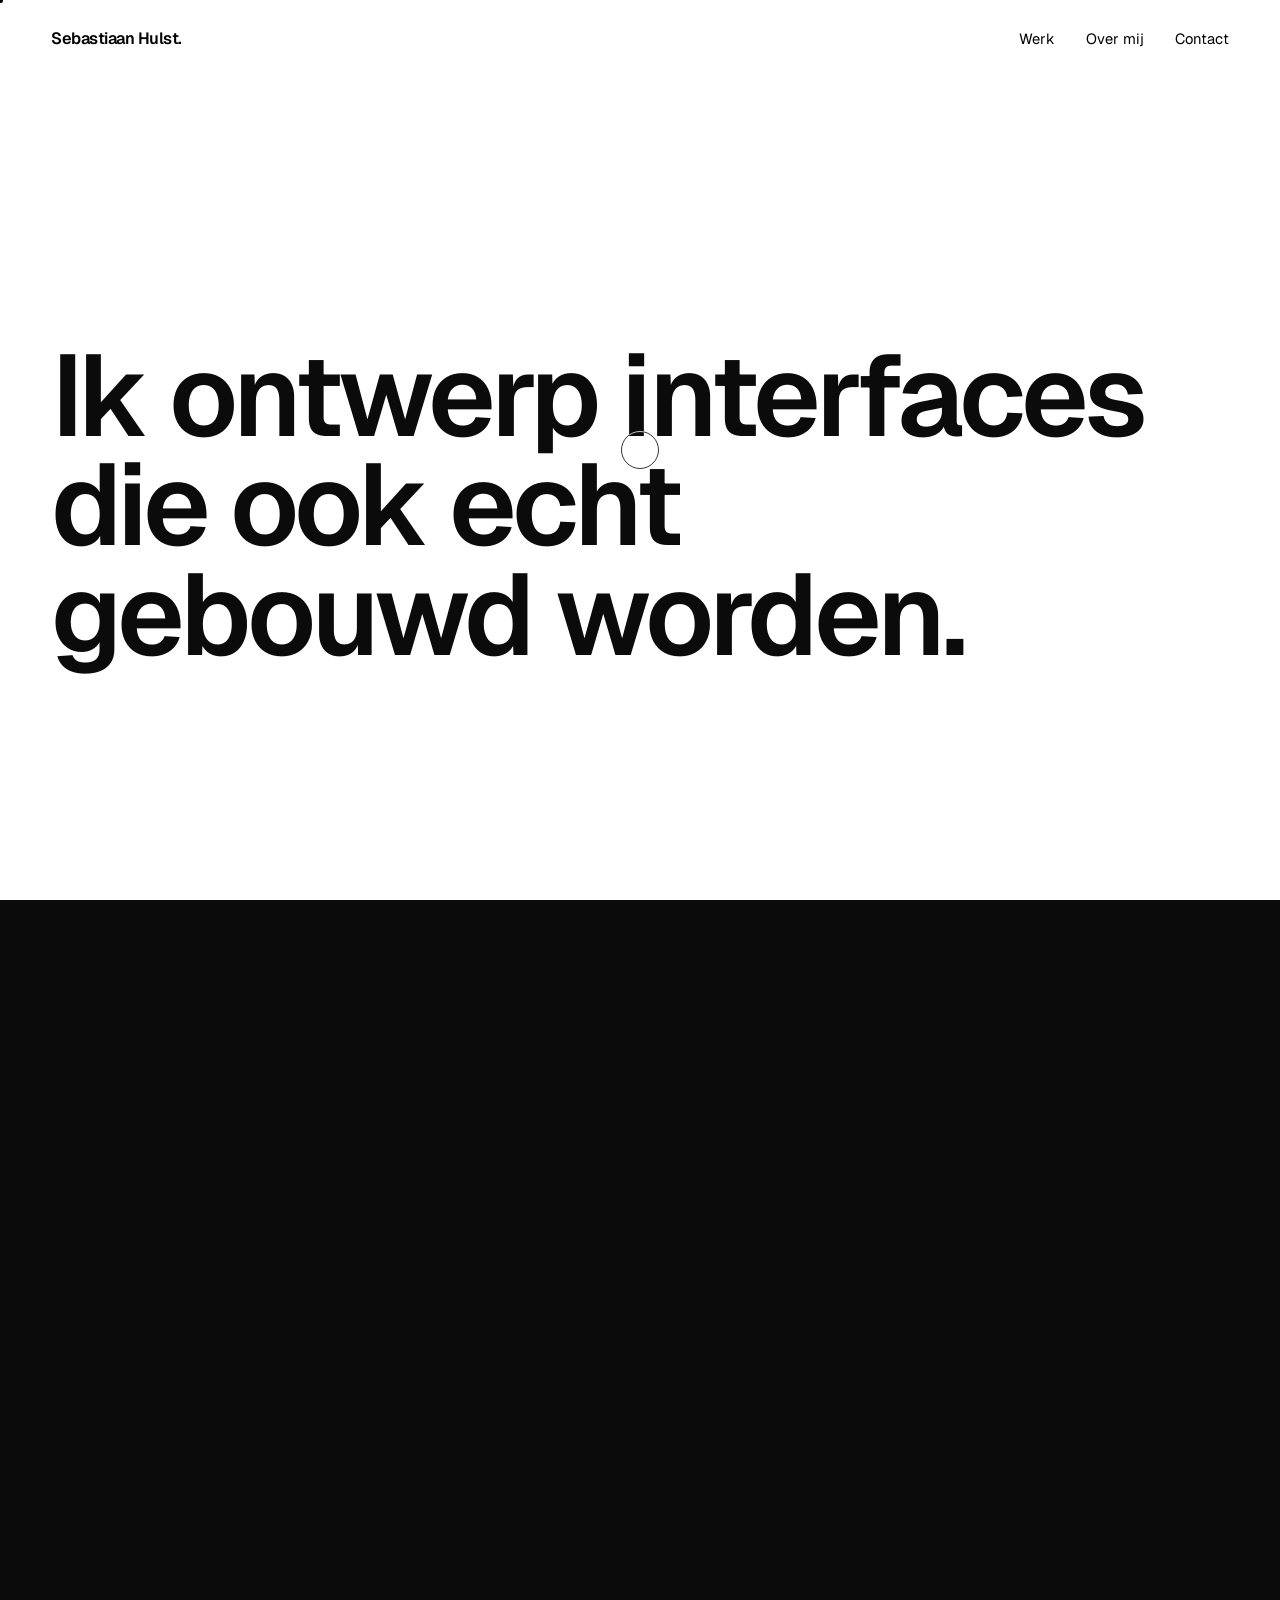
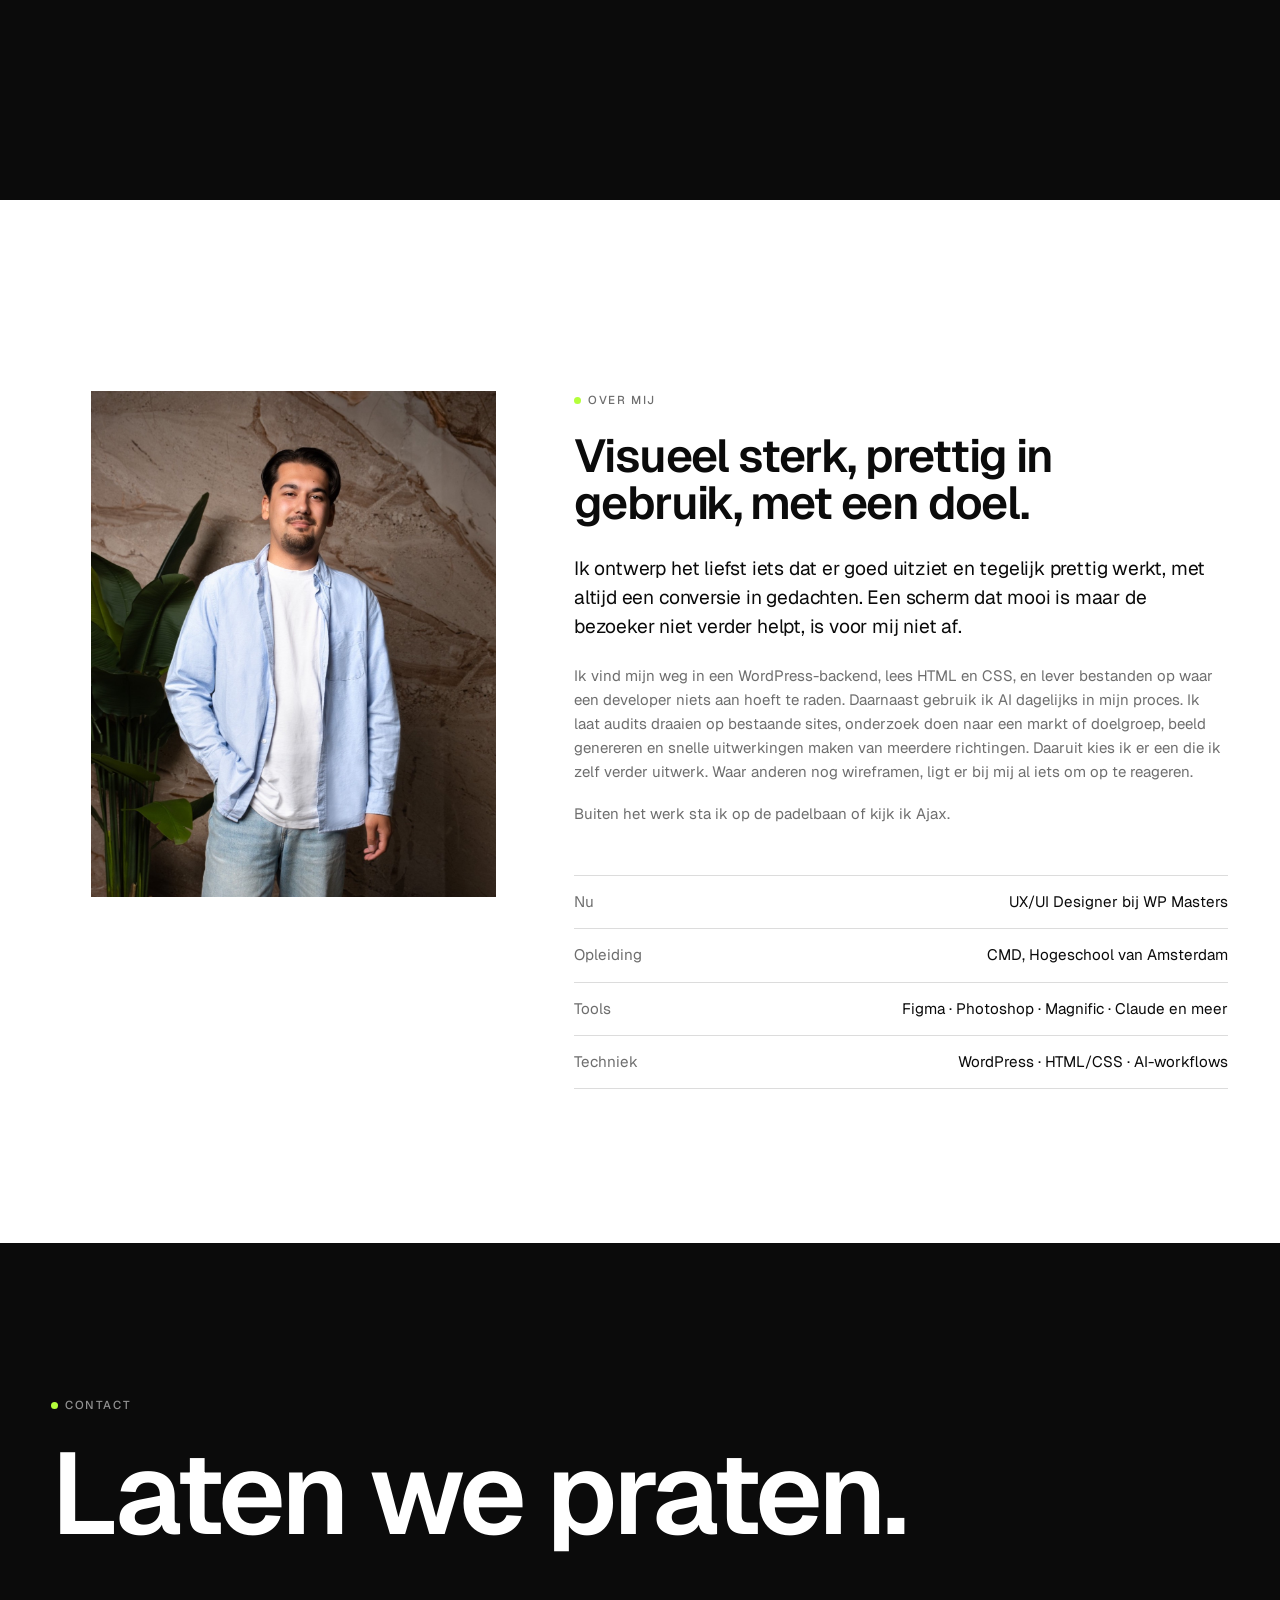
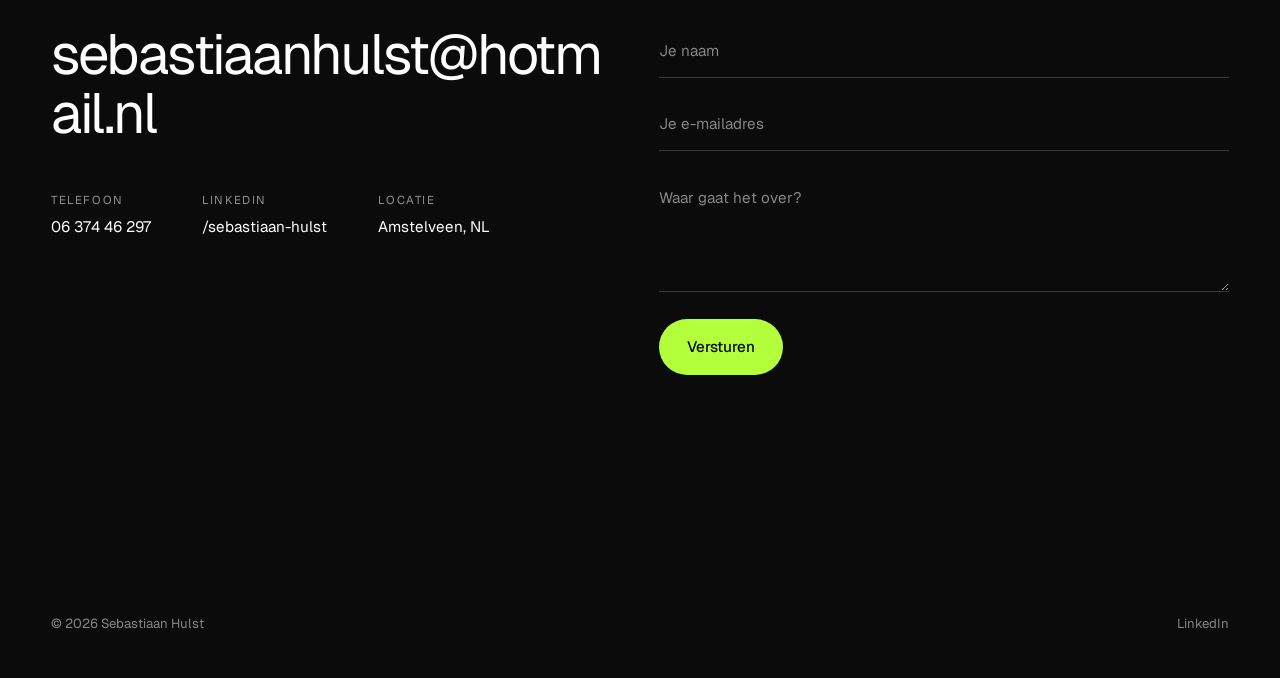
==== index.html @ 817770b0 "Case: opdracht-blok eruit, raster terug naar vier per rij "De opdracht" verwijderd; de tekst begint " ====
<!DOCTYPE html>
<html lang="nl">
<head>
<meta charset="utf-8">
<meta name="viewport" content="width=device-width,initial-scale=1">
<title>Sebastiaan Hulst, UX/UI Designer</title>
<meta name="description" content="Sebastiaan Hulst is UX/UI Designer in Amstelveen. Ik ontwerp interfaces die ook echt gebouwd worden. Van eerste schets tot handoff.">
<link rel="icon" href="data:image/svg+xml,<svg xmlns='http://www.w3.org/2000/svg' viewBox='0 0 32 32'><circle cx='16' cy='16' r='14' fill='%23B4FF3B'/></svg>">
<link rel="preconnect" href="https://fonts.googleapis.com">
<link rel="preconnect" href="https://fonts.gstatic.com" crossorigin>
<link href="https://fonts.googleapis.com/css2?family=Geist:wght@400;500;600&display=swap" rel="stylesheet">
<link rel="stylesheet" href="css/style.css?v=19">
</head>
<body>

<!-- intro loader -->
<div id="loader">
  <div class="l-name"><span>Sebastiaan Hulst</span></div>
  <div class="l-count">000</div>
  <div class="l-bar"></div>
</div>
<div id="curtain"></div>

<header class="site-header">
  <a class="brand" href="index.html">Sebastiaan Hulst<em>.</em></a>
  <nav class="nav">
    <a class="link-u nav-hide" href="#werk">Werk</a>
    <a class="link-u nav-hide" href="#over">Over mij</a>
    <a class="link-u" href="#contact">Contact</a>
  </nav>
</header>

<main>

  <!-- ================= HERO ================= -->
  <section class="hero wrap" data-hero>
    <div class="hero-top" data-hero-fade>
      <p class="eyebrow hero-in">UX/UI Designer, Amstelveen</p>
    </div>
    <div data-hero-fade>
      <h1 class="h-xl" data-split data-noscroll>Ik ontwerp interfaces die ook echt gebouwd worden.</h1>
      <div class="hero-foot">
        <p class="lead hero-in">
          Ik ben Sebastiaan, UX/UI Designer bij een Amsterdams agency. Ik werk het liefst
          in het gebied waar ontwerp en bouw elkaar raken: strak visueel werk dat de week
          erna gewoon live staat.
        </p>
        <a class="next-cue hero-in" href="#werk">
          <span class="next-cue-track" aria-hidden="true"><i></i></span>
          <span class="next-cue-text">
            <span class="next-cue-label">Volgende</span>
            <span class="next-cue-name">01 &mdash; Geselecteerd werk</span>
          </span>
        </a>
      </div>
    </div>
  </section>

  <!-- ================= MARQUEE ================= -->
  <div class="marquee" aria-hidden="true">
    <div class="marquee-track">
      <span>UI Design</span><span>UX Design</span><span>Design Systems</span>
      <span>Prototyping</span><span>Graphic Design</span><span>Webdesign</span>
      <span>AI-tooling</span>
    </div>
  </div>

  <!-- ================= WERK ================= -->
  <section class="section-pad wrap" id="werk">
    <div class="section-head">
      <p class="eyebrow fade-up">Geselecteerd werk</p>
      <p class="muted fade-up" data-delay=".08">2024 - 2026</p>
    </div>

    <div class="work-list">

      <a class="work-item" href="werk-jonkers-yachts.html" data-preview="assets/img/jonkers-oktober-thumb.jpg">
        <div class="row">
          <span class="idx">01</span>
          <span class="title">Jonkers Yachts</span>
          <span class="meta">Print &amp; campagne, 2026</span>
          <svg class="arrow" viewBox="0 0 40 40" fill="none" aria-hidden="true">
            <path d="M10 30 L30 10 M30 10 H14 M30 10 V26" stroke="currentColor" stroke-width="1.5"/>
          </svg>
        </div>
      </a>

      <!-- Vervang deze twee regels zodra je meer werk aanlevert -->
      <div class="work-item is-soon">
        <div class="row">
          <span class="idx">02</span>
          <span class="title">Volgend project</span>
          <span class="meta"><span class="tag">In aanbouw</span></span>
        </div>
      </div>
      <div class="work-item is-soon">
        <div class="row">
          <span class="idx">03</span>
          <span class="title">Volgend project</span>
          <span class="meta"><span class="tag">In aanbouw</span></span>
        </div>
      </div>

    </div>
  </section>

  <!-- ================= OVER MIJ ================= -->
  <section class="section-pad wrap" id="over">
    <div class="grid cols-sidebar">
      <div class="portrait-col">
        <figure class="portrait fade-up">
          <!-- Zodra assets/img/portret.jpg bestaat verdwijnt de placeholder vanzelf.
               Ontbreekt het bestand, dan blijft de placeholder staan zonder gebroken beeld. -->
          <img src="assets/img/portret.jpg" alt="Sebastiaan Hulst, UX/UI Designer"
               onload="var p=this.parentNode.querySelector('.ph'); if(p) p.remove();"
               onerror="this.remove();">
          <div class="ph">
            <svg width="26" height="26" viewBox="0 0 24 24" fill="none" stroke="currentColor" stroke-width="1.2">
              <rect x="3" y="5" width="18" height="14" rx="2"/><circle cx="12" cy="12" r="3.2"/>
            </svg>
            Portretfoto
          </div>
        </figure>
      </div>

      <div>
        <p class="eyebrow fade-up">Over mij</p>
        <h2 class="h-md fade-up" data-delay=".05" style="margin:24px 0 28px">
          Visueel sterk, prettig in gebruik, met een doel.
        </h2>
        <div class="fade-up" data-delay=".1">
          <p class="lead">
            Ik ontwerp het liefst iets dat er goed uitziet en tegelijk prettig werkt,
            met altijd een conversie in gedachten. Een scherm dat mooi is maar de
            bezoeker niet verder helpt, is voor mij niet af.
          </p>
          <p class="muted">
            Ik vind mijn weg in een WordPress-backend, lees HTML en CSS,
            en lever bestanden op waar een developer niets aan hoeft te raden. Daarnaast
            gebruik ik AI dagelijks in mijn proces. Ik laat audits draaien op bestaande
            sites, onderzoek doen naar een markt of doelgroep, beeld genereren en snelle
            uitwerkingen maken van meerdere richtingen. Daaruit kies ik er een die ik
            zelf verder uitwerk. Waar anderen nog wireframen, ligt er bij mij al iets
            om op te reageren.
          </p>
          <p class="muted">
            Buiten het werk sta ik op de padelbaan of kijk ik Ajax.
          </p>
        </div>

        <ul class="fact-list fade-up" data-delay=".14">
          <li><span>Nu</span><span>UX/UI Designer bij WP Masters</span></li>
          <li><span>Opleiding</span><span>CMD, Hogeschool van Amsterdam</span></li>
          <li><span>Tools</span><span>Figma · Photoshop · Magnific · Claude en meer</span></li>
          <li><span>Techniek</span><span>WordPress · HTML/CSS · AI-workflows</span></li>
        </ul>
      </div>
    </div>
  </section>

  <!-- ================= CONTACT ================= -->
  <section class="contact section-pad" id="contact">
    <div class="wrap">
      <p class="eyebrow fade-up">Contact</p>
      <h2 class="h-xl" data-split style="margin:24px 0 0">Laten we praten.</h2>

      <div class="grid cols-2" style="margin-top:clamp(40px,6vw,80px)">
        <div>
          <a class="mail-link link-u fade-up" href="mailto:sebastiaanhulst@hotmail.nl">sebastiaanhulst@hotmail.nl</a>
          <div class="contact-meta fade-up" data-delay=".08">
            <div class="item"><span>Telefoon</span><a class="link-u" href="tel:+31637446297">06 374 46 297</a></div>
            <div class="item"><span>LinkedIn</span><a class="link-u" href="https://www.linkedin.com/in/sebastiaan-hulst-47a4691a1/" target="_blank" rel="noopener">/sebastiaan-hulst</a></div>
            <div class="item"><span>Locatie</span>Amstelveen, NL</div>
          </div>
        </div>

        <form class="form fade-up" data-delay=".12" id="contact-form"
              action="https://formspree.io/f/mrpgjjyo" method="post">
          <div class="field">
            <input type="text" id="name" name="name" placeholder=" " required>
            <label for="name">Je naam</label>
          </div>
          <div class="field">
            <input type="email" id="email" name="email" placeholder=" " required>
            <label for="email">Je e-mailadres</label>
          </div>
          <div class="field">
            <textarea id="message" name="message" placeholder=" " required></textarea>
            <label for="message">Waar gaat het over?</label>
          </div>
          <!-- onderwerp van de mail die jij ontvangt -->
          <input type="hidden" name="_subject" value="Nieuw bericht via je portfolio">
          <!-- spamval: onzichtbaar voor mensen, bots vullen 'm wel in -->
          <input type="text" name="_gotcha" tabindex="-1" autocomplete="off" aria-hidden="true"
                 style="position:absolute;left:-9999px;width:1px;height:1px;opacity:0">
          <button class="btn" type="submit" data-magnetic><span>Versturen</span></button>
          <p class="form-note" role="status"></p>
        </form>
      </div>
    </div>
  </section>

</main>

<footer class="site-footer">
  <div class="wrap">
    <span>© 2026 Sebastiaan Hulst</span>
    <span><a class="link-u" href="https://www.linkedin.com/in/sebastiaan-hulst-47a4691a1/" target="_blank" rel="noopener">LinkedIn</a></span>
  </div>
</footer>

<div id="preview"><img src="" alt=""></div>

<script src="https://cdnjs.cloudflare.com/ajax/libs/gsap/3.12.5/gsap.min.js"></script>
<script src="https://cdnjs.cloudflare.com/ajax/libs/gsap/3.12.5/ScrollTrigger.min.js"></script>
<script src="https://cdn.jsdelivr.net/npm/lenis@1.3.26/dist/lenis.min.js"></script>
<script src="js/main.js?v=19"></script>
</body>
</html>
---- css/style.css ----
/* ==========================================================================
   Sebastiaan Hulst — portfolio
   Kleuren staan in :root. Eén accentkleur wijzigen = één regel.
   ========================================================================== */

:root{
  --white:#ffffff;
  --black:#0B0B0B;
  --grey:#6E6E6E;
  --grey-light:#F4F4F4;
  --line:rgba(11,11,11,.14);
  --line-invert:rgba(255,255,255,.18);

  /* ACCENT
     Eén lime voor de hele site. Op zwart 16,2:1, op wit 1,2:1: op de witte
     delen is dit dus decoratie, nooit iets dat gelezen moet worden. */
  --accent:#B4FF3B;

  --font-display:'Geist','Helvetica Neue',Arial,sans-serif;
  --font-body:'Geist','Helvetica Neue',Arial,sans-serif;

  --ease:cubic-bezier(.16,1,.3,1);
  --gutter:clamp(20px,4vw,64px);
  --maxw:1600px;
}

*,*::before,*::after{box-sizing:border-box}
html{-webkit-text-size-adjust:100%}
body{
  margin:0;
  background:var(--white);
  color:var(--black);
  font-family:var(--font-body);
  font-size:clamp(15px,1.05vw,17px);
  line-height:1.6;
  -webkit-font-smoothing:antialiased;
  /* clip in plaats van hidden: hidden maakt van de body een scroll-container
     en breekt daarmee position:sticky verderop in de pagina */
  overflow-x:clip;
}
body.is-locked{overflow:hidden}
img{display:block;max-width:100%;height:auto}
figure{margin-block:0}
a{color:inherit;text-decoration:none}
button{font:inherit;color:inherit;background:none;border:0;cursor:pointer}
::selection{background:var(--accent);color:var(--black)}

h1,h2,h3,h4{
  font-family:var(--font-display);
  font-weight:600;
  letter-spacing:-.035em;
  line-height:.95;
  margin:0;
  text-wrap:balance;
}
.h-xl{font-size:clamp(2.9rem,9vw,9.5rem)}
.h-lg{font-size:clamp(2.4rem,6.5vw,6rem)}
.h-md{font-size:clamp(1.8rem,3.6vw,3.4rem);line-height:1.02}
.h-sm{font-size:clamp(1.25rem,1.8vw,1.6rem);line-height:1.15;letter-spacing:-.02em}

p{margin:0 0 1.2em}
p:last-child{margin-bottom:0}
.lead{font-size:clamp(1.05rem,1.5vw,1.4rem);line-height:1.5;letter-spacing:-.01em;color:var(--black)}
.muted{color:var(--grey)}

.eyebrow{
  font-size:.72rem;font-weight:500;letter-spacing:.14em;text-transform:uppercase;
  color:var(--grey);display:flex;align-items:center;gap:.6em;
}
.eyebrow::before{
  content:'';width:7px;height:7px;border-radius:50%;background:var(--accent);
  flex:none;
}

/* ---------- layout ---------- */
.wrap{width:100%;max-width:var(--maxw);margin:0 auto;padding-inline:var(--gutter)}
section{position:relative}
.section-pad{padding-block:clamp(80px,12vw,180px)}
.rule{height:1px;background:var(--line);width:100%;transform-origin:left;}
.grid{display:grid;gap:clamp(24px,3vw,48px)}
@media(min-width:900px){
  .cols-2{grid-template-columns:1fr 1fr}
  .cols-sidebar{grid-template-columns:minmax(0,1fr) minmax(0,1.35fr)}
}

/* ---------- loader ---------- */
#loader{
  position:fixed;inset:0;z-index:200;background:var(--black);color:var(--white);
  display:flex;align-items:flex-end;justify-content:space-between;
  padding:var(--gutter);will-change:transform;
}
#loader .l-name{font-family:var(--font-display);font-size:clamp(2rem,6vw,5rem);letter-spacing:-.04em;line-height:1;overflow:hidden}
#loader .l-name span{display:block;transform:translateY(105%)}
#loader .l-count{font-family:var(--font-display);font-size:clamp(2rem,6vw,5rem);letter-spacing:-.04em;line-height:1;font-variant-numeric:tabular-nums}
#loader .l-bar{position:absolute;left:0;bottom:0;height:2px;width:0;background:var(--accent)}

/* page transition curtain */
#curtain{position:fixed;inset:0;z-index:190;background:var(--black);transform:translateY(100%);pointer-events:none}

/* ---------- cursor ---------- */
.cursor,.cursor-dot{position:fixed;top:0;left:0;z-index:150;pointer-events:none;border-radius:50%;mix-blend-mode:difference}
.cursor{width:38px;height:38px;border:1px solid rgba(255,255,255,.8);margin:-19px 0 0 -19px;transition:width .35s var(--ease),height .35s var(--ease),margin .35s var(--ease),background-color .35s var(--ease),opacity .3s}
.cursor-dot{width:5px;height:5px;background:#fff;margin:-2.5px 0 0 -2.5px}
.cursor.is-hover{width:74px;height:74px;margin:-37px 0 0 -37px;background:rgba(255,255,255,.9);border-color:transparent}
@media(hover:none),(pointer:coarse){.cursor,.cursor-dot{display:none}}

/* ---------- header ---------- */
.site-header{
  position:fixed;top:0;left:0;right:0;z-index:100;
  display:flex;align-items:center;justify-content:space-between;
  padding:clamp(16px,2vw,28px) var(--gutter);
  mix-blend-mode:difference;color:var(--white);
}
.site-header a{position:relative}
.brand{font-family:var(--font-display);font-weight:600;letter-spacing:-.03em;font-size:1.02rem}
.brand em{font-style:normal;color:inherit}
.nav{display:flex;gap:clamp(18px,2.4vw,40px);align-items:center;font-size:.92rem}
@media(max-width:420px){.nav .nav-hide{display:none}}

.link-u{position:relative;display:inline-block}
.link-u::after{
  content:'';position:absolute;left:0;bottom:-3px;width:100%;height:1px;
  background:currentColor;transform:scaleX(0);transform-origin:right;
  transition:transform .5s var(--ease);
}
.link-u:hover::after{transform:scaleX(1);transform-origin:left}

/* ---------- hero ---------- */
.hero{min-height:100svh;display:flex;flex-direction:column;justify-content:flex-end;padding-bottom:clamp(32px,5vw,72px);position:relative}
.hero-top{position:absolute;top:clamp(96px,14vh,180px);left:var(--gutter);right:var(--gutter)}
.hero h1{margin-bottom:clamp(28px,4.5vw,64px);max-width:16ch}
.hero-foot{display:flex;flex-wrap:wrap;gap:clamp(20px,4vw,64px);align-items:flex-end;justify-content:space-between}
.hero-foot .lead{max-width:46ch}
/* Cue naar de volgende sectie.
   Geen generieke scroll-pijl: hij benoemt waar je heen gaat en de hairline
   laat zien hoe dichtbij dat is. De vulling komt van de scrollpositie (js),
   niet van een lopende animatie -- de bezoeker stuurt hem zelf. */
.next-cue{display:flex;align-items:center;gap:14px;color:var(--grey)}
.next-cue-track{position:relative;display:block;flex:none;width:1px;height:58px;background:var(--line)}
.next-cue-track i{position:absolute;left:0;top:0;width:1px;height:var(--cue,0%);background:var(--accent)}
.next-cue-track::after{
  content:'';position:absolute;left:-2px;top:var(--cue,0%);margin-top:-2.5px;
  width:5px;height:5px;border-radius:50%;background:var(--accent);
}
/* zolang er nog niet gescrold is zakt de kop traag op en neer: een
   uitnodiging, geen knipperlicht */
.next-cue.is-idle .next-cue-track::after{animation:cue-idle 3.2s var(--ease) infinite}
@keyframes cue-idle{0%,64%,100%{transform:translateY(0)}32%{transform:translateY(8px)}}

.next-cue-text{display:grid;gap:6px;font-size:.75rem;letter-spacing:.14em;text-transform:uppercase}
.next-cue-name{position:relative;color:var(--black);letter-spacing:.1em}
.next-cue-name::after{
  content:'';position:absolute;left:0;bottom:-3px;width:100%;height:1px;background:currentColor;
  transform:scaleX(0);transform-origin:right;transition:transform .5s var(--ease);
}
.next-cue:hover .next-cue-name::after,
.next-cue:focus-visible .next-cue-name::after{transform:scaleX(1);transform-origin:left}
.next-cue:focus-visible{outline:2px solid var(--accent);outline-offset:6px}
@media(prefers-reduced-motion:reduce){
  .next-cue.is-idle .next-cue-track::after{animation:none}
}

/* word reveal */
.reveal-line{overflow:hidden;display:block}
.reveal-word{display:inline-block;overflow:hidden;vertical-align:top;padding-bottom:.2em;margin-bottom:-.2em}
.reveal-word > span{display:inline-block;transform:translateY(110%);will-change:transform}
.fade-up{opacity:0;transform:translateY(28px);will-change:transform,opacity}

/* ---------- marquee ---------- */
.marquee{border-block:1px solid var(--line);padding-block:clamp(14px,1.6vw,22px);overflow:hidden;white-space:nowrap;display:flex}
.marquee-track{display:flex;flex:none;gap:0;will-change:transform}
.marquee span{
  font-family:var(--font-display);font-size:clamp(1.1rem,2.2vw,2rem);letter-spacing:-.03em;
  display:inline-flex;align-items:center;gap:clamp(24px,3vw,48px);padding-right:clamp(24px,3vw,48px);
}
.marquee span::after{content:'';width:8px;height:8px;border-radius:50%;background:var(--accent);flex:none}

/* ---------- werk lijst ---------- */
.section-head{display:flex;justify-content:space-between;align-items:baseline;gap:24px;margin-bottom:clamp(32px,5vw,72px);flex-wrap:wrap}
.work-list{border-top:1px solid var(--line)}
.work-item{
  display:block;border-bottom:1px solid var(--line);position:relative;
  padding-block:clamp(22px,3.4vw,44px);
}
.work-item .row{display:flex;align-items:center;gap:clamp(16px,3vw,40px);position:relative;z-index:2;transition:color .4s ease}
.work-item .idx{font-size:.75rem;letter-spacing:.1em;color:var(--grey);flex:none;width:2.5em;font-variant-numeric:tabular-nums;transition:transform .6s var(--ease)}
.work-item .title{font-family:var(--font-display);font-weight:600;letter-spacing:-.035em;font-size:clamp(1.6rem,4.6vw,4rem);line-height:1;flex:1;min-width:0;transition:transform .6s var(--ease)}
.work-item .meta{font-size:.85rem;color:var(--grey);flex:none;text-align:right;display:none}
@media(min-width:760px){.work-item .meta{display:block;width:clamp(160px,18vw,260px)}}
.work-item .arrow{flex:none;width:clamp(28px,3vw,44px);opacity:0;transform:translateX(-12px);transition:.5s var(--ease)}
.work-item:hover .idx,
.work-item:hover .title{transform:translateX(clamp(8px,1.4vw,26px))}
.work-item:hover .arrow{opacity:1;transform:translateX(0)}
.work-item::before{
  content:'';position:absolute;inset:0 -16px;background:var(--grey-light);
  transform:scaleY(0);transform-origin:bottom;transition:transform .5s var(--ease);z-index:1;
}
.work-item:hover::before{transform:scaleY(1);transform-origin:top}
.work-item.is-soon{pointer-events:none}
.work-item.is-soon .title{color:var(--line);-webkit-text-stroke:0}
.work-item .tag{
  font-size:.66rem;letter-spacing:.12em;text-transform:uppercase;color:var(--grey);
  border:1px solid var(--line);border-radius:99px;padding:4px 10px;flex:none;
}

/* hover preview */
#preview{
  position:fixed;top:0;left:0;width:clamp(220px,20vw,320px);aspect-ratio:3/4;z-index:90;
  pointer-events:none;opacity:0;overflow:hidden;border-radius:2px;will-change:transform;
  box-shadow:0 30px 60px rgba(0,0,0,.18);
}
#preview img{width:100%;height:100%;object-fit:cover;object-position:top}
@media(max-width:900px),(pointer:coarse){#preview{display:none}}

/* ---------- over mij ---------- */
/* de foto blijft staan terwijl de tekst ernaast doorloopt */
.portrait-col{--sticky-top:100px}
@media(min-width:900px){
  .portrait-col{position:sticky;top:var(--sticky-top);align-self:start}
  .portrait-col .portrait{max-height:calc(100dvh - var(--sticky-top) - 40px)}
}
.portrait{position:relative;overflow:hidden;background:var(--grey-light);aspect-ratio:4/5}
.portrait img{width:100%;height:100%;object-fit:cover;object-position:center 18%}
.portrait .ph,
.case-shot .ph{
  position:absolute;inset:0;display:flex;flex-direction:column;align-items:center;justify-content:center;
  gap:8px;text-align:center;color:var(--grey);font-size:.8rem;letter-spacing:.08em;text-transform:uppercase;
  border:1px dashed var(--line);
}
.fact-list{list-style:none;margin:clamp(28px,4vw,48px) 0 0;padding:0;border-top:1px solid var(--line)}
.fact-list li{display:flex;gap:20px;justify-content:space-between;padding-block:14px;border-bottom:1px solid var(--line);font-size:.95rem}
.fact-list li span:first-child{color:var(--grey)}
.fact-list li span:last-child{text-align:right}

/* ---------- contact ---------- */
.contact{background:var(--black);color:var(--white);--line:var(--line-invert)}
.contact .muted{color:rgba(255,255,255,.55)}
.contact .eyebrow{color:rgba(255,255,255,.55)}
.contact .h-xl{margin-bottom:clamp(28px,4vw,56px)}
.mail-link{display:inline-block;font-family:var(--font-display);letter-spacing:-.04em;font-size:clamp(1.5rem,4.4vw,3.6rem);line-height:1.05;word-break:break-word}
.contact-meta{display:flex;flex-wrap:wrap;gap:clamp(20px,4vw,64px);margin-top:clamp(28px,4vw,48px)}
.contact-meta .item{font-size:.95rem}
.contact-meta .item span{display:block;color:rgba(255,255,255,.55);font-size:.72rem;letter-spacing:.14em;text-transform:uppercase;margin-bottom:6px}

/* form */
.form{display:grid;gap:clamp(14px,1.6vw,22px)}
.field{position:relative}
.field label{
  position:absolute;left:0;top:14px;color:rgba(255,255,255,.5);font-size:.95rem;
  pointer-events:none;transition:.35s var(--ease);
}
.field input,.field textarea{
  width:100%;background:transparent;border:0;border-bottom:1px solid var(--line-invert);
  color:var(--white);font:inherit;padding:14px 0;border-radius:0;
  transition:border-color .35s var(--ease);
}
.field textarea{resize:vertical;min-height:120px}
.field input:focus,.field textarea:focus{outline:0;border-color:var(--accent)}
.field input:focus + label,.field textarea:focus + label,
.field input:not(:placeholder-shown) + label,.field textarea:not(:placeholder-shown) + label{
  top:-10px;font-size:.7rem;letter-spacing:.1em;text-transform:uppercase;color:var(--accent);
}
.field input::placeholder,.field textarea::placeholder{color:transparent}
.form-note{font-size:.85rem;color:rgba(255,255,255,.55);min-height:1.4em}
.form-note.is-ok{color:var(--accent)}
.form-note.is-err{color:#FF6B6B}

.btn{
  --btn-fg:var(--black);--btn-bg:var(--accent);
  display:inline-flex;align-items:center;gap:12px;position:relative;overflow:hidden;
  background:var(--btn-bg);color:var(--btn-fg);border-radius:99px;
  padding:16px 28px;font-weight:500;font-size:.95rem;letter-spacing:-.01em;
  justify-self:start;will-change:transform;
}
.btn span{position:relative;z-index:2}
.btn::before{
  content:'';position:absolute;inset:0;background:var(--white);z-index:1;
  transform:translateY(101%);transition:transform .5s var(--ease);
}
.btn:hover::before{transform:translateY(0)}
.btn:hover{color:var(--black)}

/* ---------- footer ---------- */
.site-footer{background:var(--black);color:rgba(255,255,255,.5);padding:clamp(28px,4vw,44px) 0;font-size:.82rem}
.site-footer .wrap{display:flex;justify-content:space-between;gap:20px;flex-wrap:wrap}
.site-footer a:hover{color:var(--white)}

/* ---------- case pagina ---------- */
.case-hero{padding-top:clamp(120px,18vh,220px)}
.case-hero h1{margin-block:clamp(18px,2.4vw,32px) clamp(24px,3vw,40px)}
.case-figure{background:var(--grey-light);overflow:hidden}
.case-figure img{width:100%}
.case-figure.is-tall{max-width:900px;margin-inline:auto}
figcaption{font-size:.82rem;color:var(--grey);padding-top:12px}

/* Vier beelden naast elkaar onder het hoofdbeeld. Twee kolommen op smal,
   vier zodra er ruimte is. De verhouding staat vast zodat de rij niet
   verspringt terwijl de beelden nog laden. */
.case-grid{
  display:grid;grid-template-columns:repeat(2,1fr);
  gap:clamp(10px,1.4vw,20px);
}
/* vijf beelden, dus op smal loopt de laatste over beide kolommen -- anders
   blijft er een halve wees onderaan staan */
.case-grid .case-shot:last-child{grid-column:span 2}
@media(min-width:1000px){
  .case-grid{grid-template-columns:repeat(4,1fr)}
  .case-grid .case-shot:last-child{grid-column:auto}
}
.case-shot{position:relative;overflow:hidden;background:var(--grey-light);aspect-ratio:3/4;margin-inline:0}
.case-shot img{width:100%;height:100%;object-fit:cover}
.case-shot .ph{gap:4px;font-size:.62rem;letter-spacing:.04em;text-transform:none;background:var(--grey-light)}
.case-shot .ph b{font-family:var(--font-display);font-size:1.5rem;font-weight:600;letter-spacing:-.03em}
.case-body{max-width:66ch}
.case-body h2.h-md{margin-bottom:.5em}
.case-body h2:not(.h-md),
.case-body h3{font-size:1.15rem;letter-spacing:-.02em;margin:2.2em 0 .4em}
.case-body > h2:first-child{margin-top:0}
.case-body ul{padding-left:1.1em;margin:0 0 1.2em}
.case-body li{margin-bottom:.4em}
.next-case{display:block;border-top:1px solid var(--line);padding-block:clamp(40px,6vw,90px)}
.next-case:hover .h-lg{color:var(--accent)}
.next-case .h-lg{transition:color .4s ease}

@media(prefers-reduced-motion:reduce){
  *{animation-duration:.01ms!important;transition-duration:.01ms!important}
  .reveal-word > span{transform:none!important}
  .fade-up{opacity:1!important;transform:none!important}
}
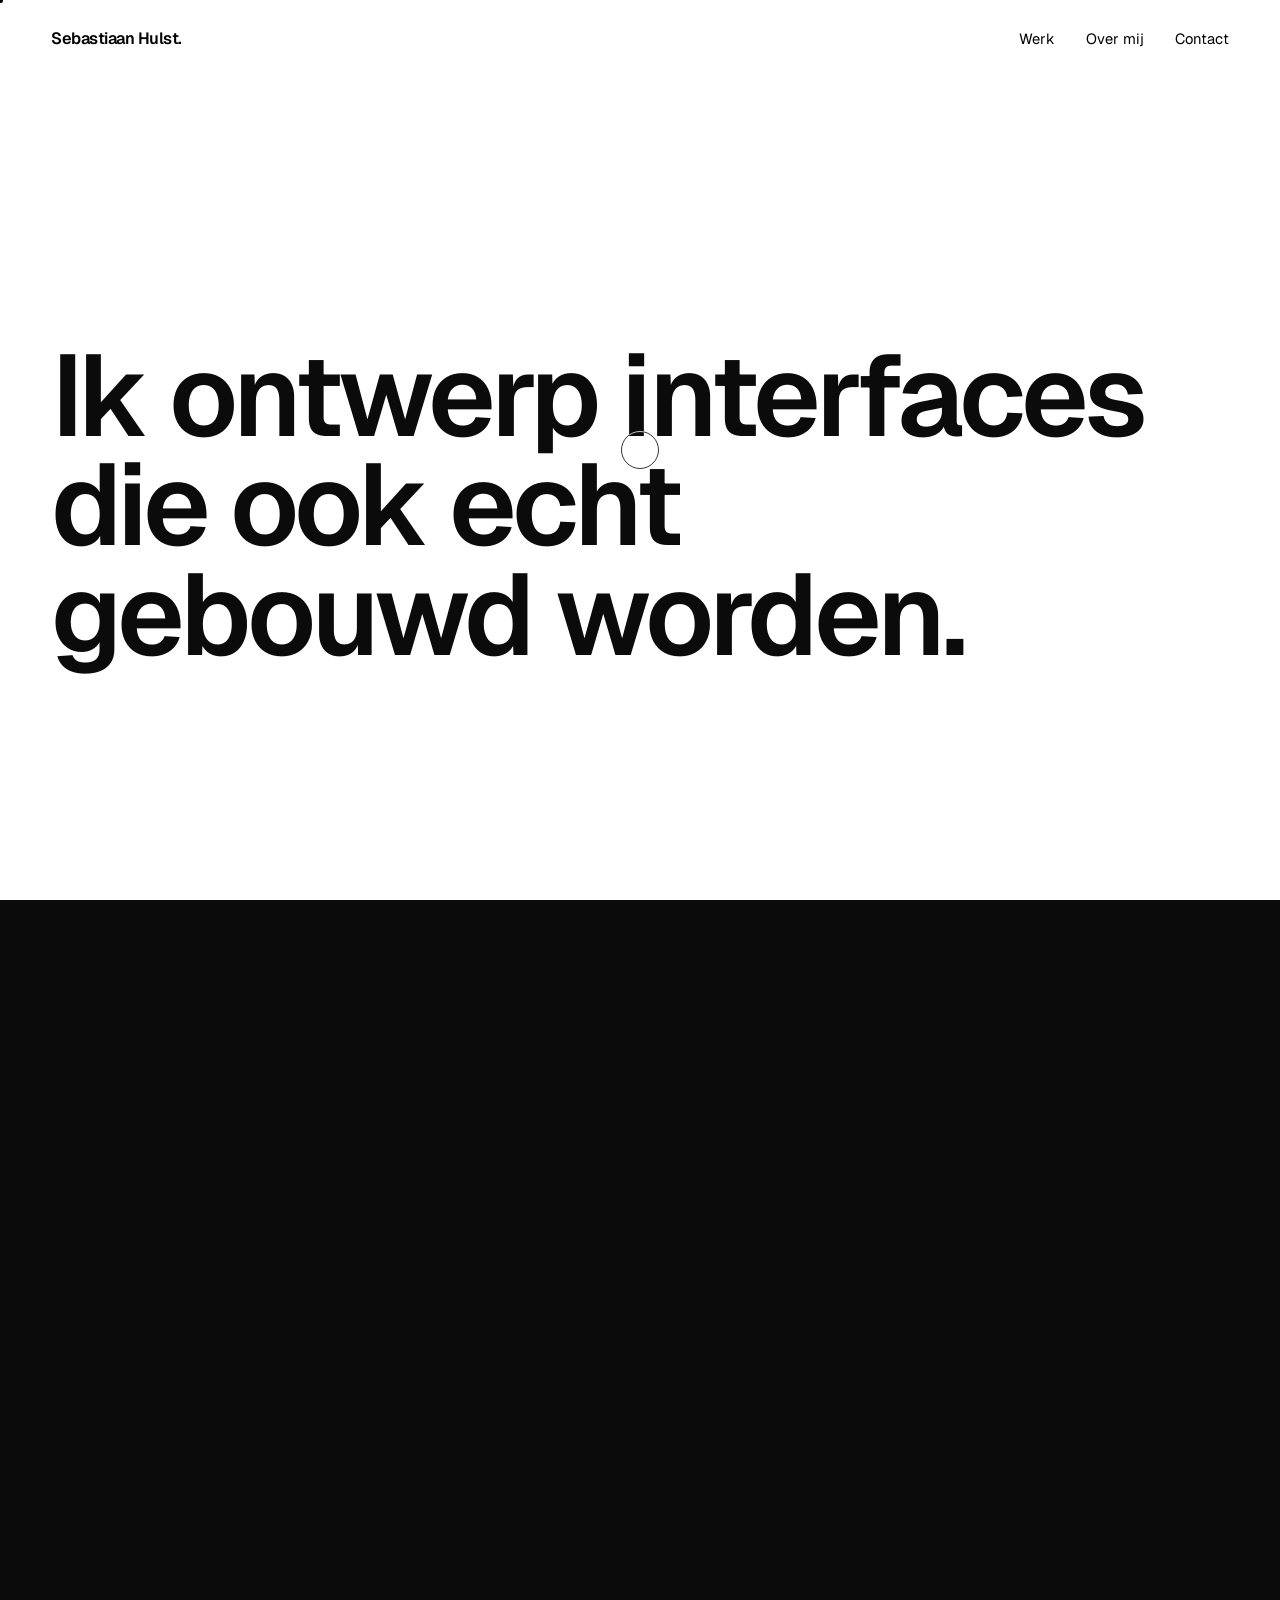
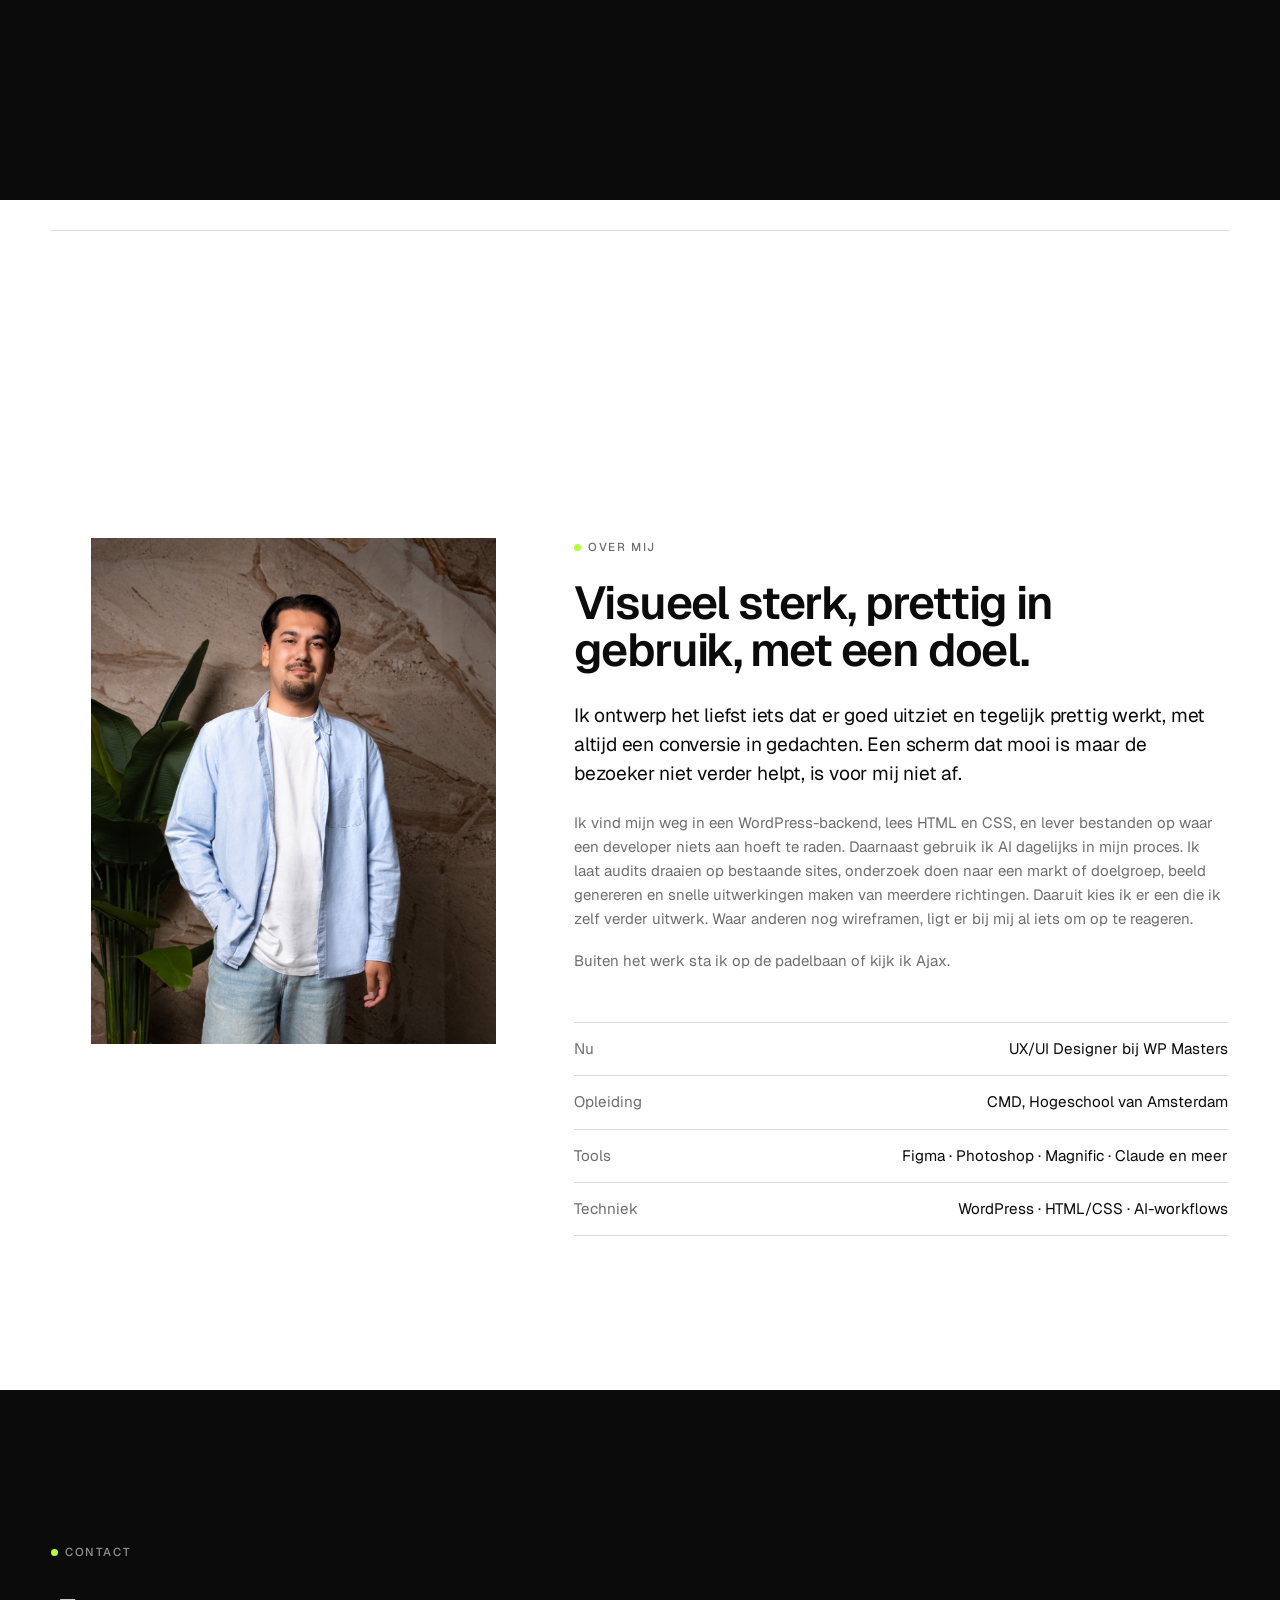
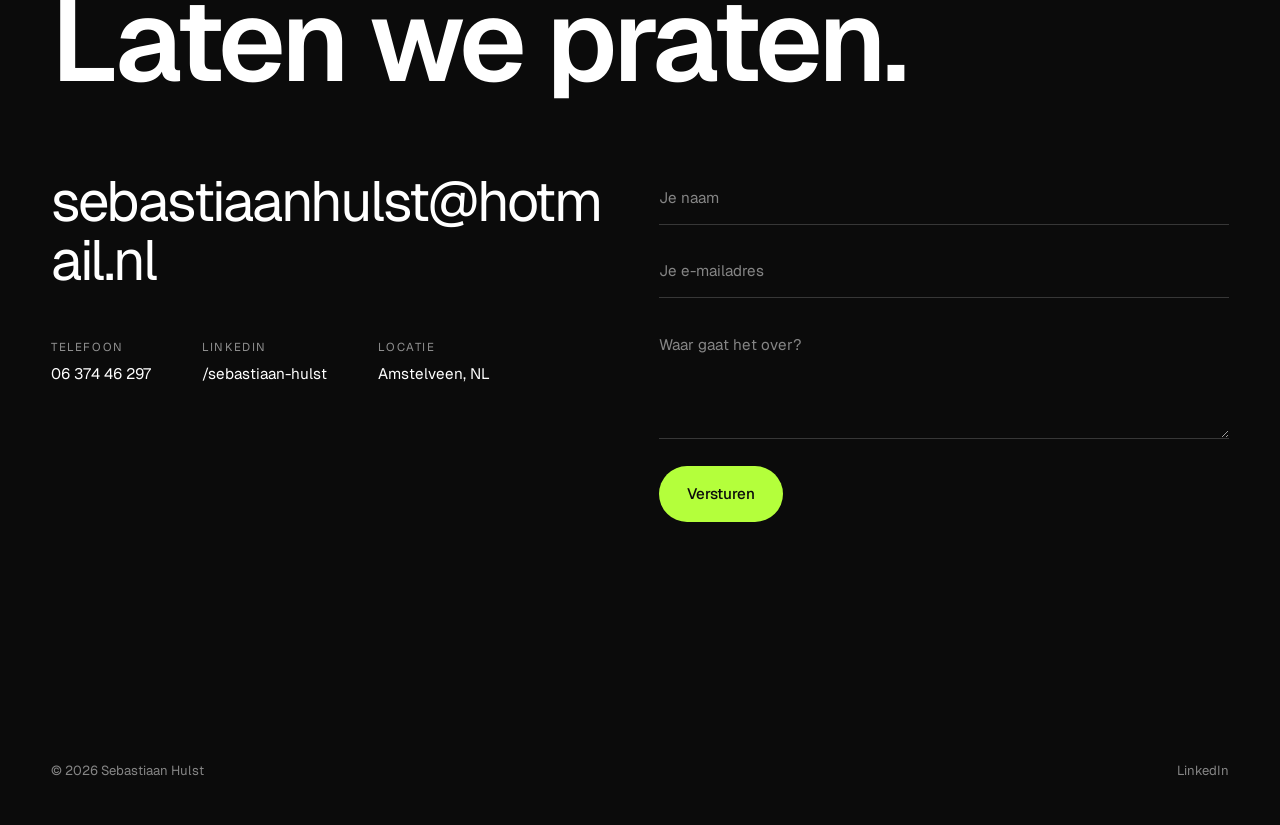
==== commit 3dfe2521: "Nieuwe case: Combekk Webshop-redesign en social advertenties, 2025-2026. Twee brede beelden naast el" ====
--- a/index.html
+++ b/index.html
@@ -9,7 +9,7 @@
 <link rel="preconnect" href="https://fonts.googleapis.com">
 <link rel="preconnect" href="https://fonts.gstatic.com" crossorigin>
 <link href="https://fonts.googleapis.com/css2?family=Geist:wght@400;500;600&display=swap" rel="stylesheet">
-<link rel="stylesheet" href="css/style.css?v=19">
+<link rel="stylesheet" href="css/style.css?v=26">
 </head>
 <body>
 
@@ -78,27 +78,47 @@
         <div class="row">
           <span class="idx">01</span>
           <span class="title">Jonkers Yachts</span>
-          <span class="meta">Print &amp; campagne, 2026</span>
-          <svg class="arrow" viewBox="0 0 40 40" fill="none" aria-hidden="true">
-            <path d="M10 30 L30 10 M30 10 H14 M30 10 V26" stroke="currentColor" stroke-width="1.5"/>
-          </svg>
-        </div>
-      </a>
-
-      <!-- Vervang deze twee regels zodra je meer werk aanlevert -->
-      <div class="work-item is-soon">
+          <span class="meta">Print, beurs &amp; e-mail, 2026</span>
+          <svg class="arrow" viewBox="0 0 40 40" fill="none" aria-hidden="true">
+            <path d="M10 30 L30 10 M30 10 H14 M30 10 V26" stroke="currentColor" stroke-width="1.5"/>
+          </svg>
+        </div>
+      </a>
+
+      <a class="work-item" href="werk-braintainment.html" data-preview="assets/img/braintainment.avif">
         <div class="row">
           <span class="idx">02</span>
-          <span class="title">Volgend project</span>
-          <span class="meta"><span class="tag">In aanbouw</span></span>
-        </div>
-      </div>
-      <div class="work-item is-soon">
+          <span class="title">Braintainment</span>
+          <span class="meta">Webdesign, 2024</span>
+          <svg class="arrow" viewBox="0 0 40 40" fill="none" aria-hidden="true">
+            <path d="M10 30 L30 10 M30 10 H14 M30 10 V26" stroke="currentColor" stroke-width="1.5"/>
+          </svg>
+        </div>
+      </a>
+
+      <a class="work-item" href="werk-combekk.html" data-preview="assets/img/combekk-website.webp">
         <div class="row">
           <span class="idx">03</span>
-          <span class="title">Volgend project</span>
-          <span class="meta"><span class="tag">In aanbouw</span></span>
-        </div>
+          <span class="title">Combekk</span>
+          <span class="meta">Webshop &amp; social, 2025&ndash;2026</span>
+          <svg class="arrow" viewBox="0 0 40 40" fill="none" aria-hidden="true">
+            <path d="M10 30 L30 10 M30 10 H14 M30 10 V26" stroke="currentColor" stroke-width="1.5"/>
+          </svg>
+        </div>
+      </a>
+
+      <a class="work-item" href="werk-eikmeester.html" data-preview="assets/img/eikmeester.avif">
+        <div class="row">
+          <span class="idx">04</span>
+          <span class="title">Eikmeester</span>
+          <span class="meta">Webdesign, 2025</span>
+          <svg class="arrow" viewBox="0 0 40 40" fill="none" aria-hidden="true">
+            <path d="M10 30 L30 10 M30 10 H14 M30 10 V26" stroke="currentColor" stroke-width="1.5"/>
+          </svg>
+        </div>
+      </a>
+
+    </div>
       </div>
 
     </div>
@@ -214,6 +234,6 @@
 <script src="https://cdnjs.cloudflare.com/ajax/libs/gsap/3.12.5/gsap.min.js"></script>
 <script src="https://cdnjs.cloudflare.com/ajax/libs/gsap/3.12.5/ScrollTrigger.min.js"></script>
 <script src="https://cdn.jsdelivr.net/npm/lenis@1.3.26/dist/lenis.min.js"></script>
-<script src="js/main.js?v=19"></script>
+<script src="js/main.js?v=26"></script>
 </body>
 </html>
--- a/css/style.css
+++ b/css/style.css
@@ -288,7 +288,7 @@
 /* ---------- case pagina ---------- */
 .case-hero{padding-top:clamp(120px,18vh,220px)}
 .case-hero h1{margin-block:clamp(18px,2.4vw,32px) clamp(24px,3vw,40px)}
-.case-figure{background:var(--grey-light);overflow:hidden}
+.case-figure{background:var(--grey-light);overflow:hidden;margin-inline:0}
 .case-figure img{width:100%}
 .case-figure.is-tall{max-width:900px;margin-inline:auto}
 figcaption{font-size:.82rem;color:var(--grey);padding-top:12px}
@@ -307,6 +307,11 @@
   .case-grid{grid-template-columns:repeat(4,1fr)}
   .case-grid .case-shot:last-child{grid-column:auto}
 }
+/* Twee brede beelden naast elkaar, met elk een eigen bijschrift. Onder de
+   900px onder elkaar, want naast elkaar worden ze dan onleesbaar klein. */
+.case-duo{display:grid;grid-template-columns:1fr;gap:clamp(20px,2.4vw,32px)}
+@media(min-width:900px){.case-duo{grid-template-columns:1fr 1fr;align-items:start}}
+
 .case-shot{position:relative;overflow:hidden;background:var(--grey-light);aspect-ratio:3/4;margin-inline:0}
 .case-shot img{width:100%;height:100%;object-fit:cover}
 .case-shot .ph{gap:4px;font-size:.62rem;letter-spacing:.04em;text-transform:none;background:var(--grey-light)}
